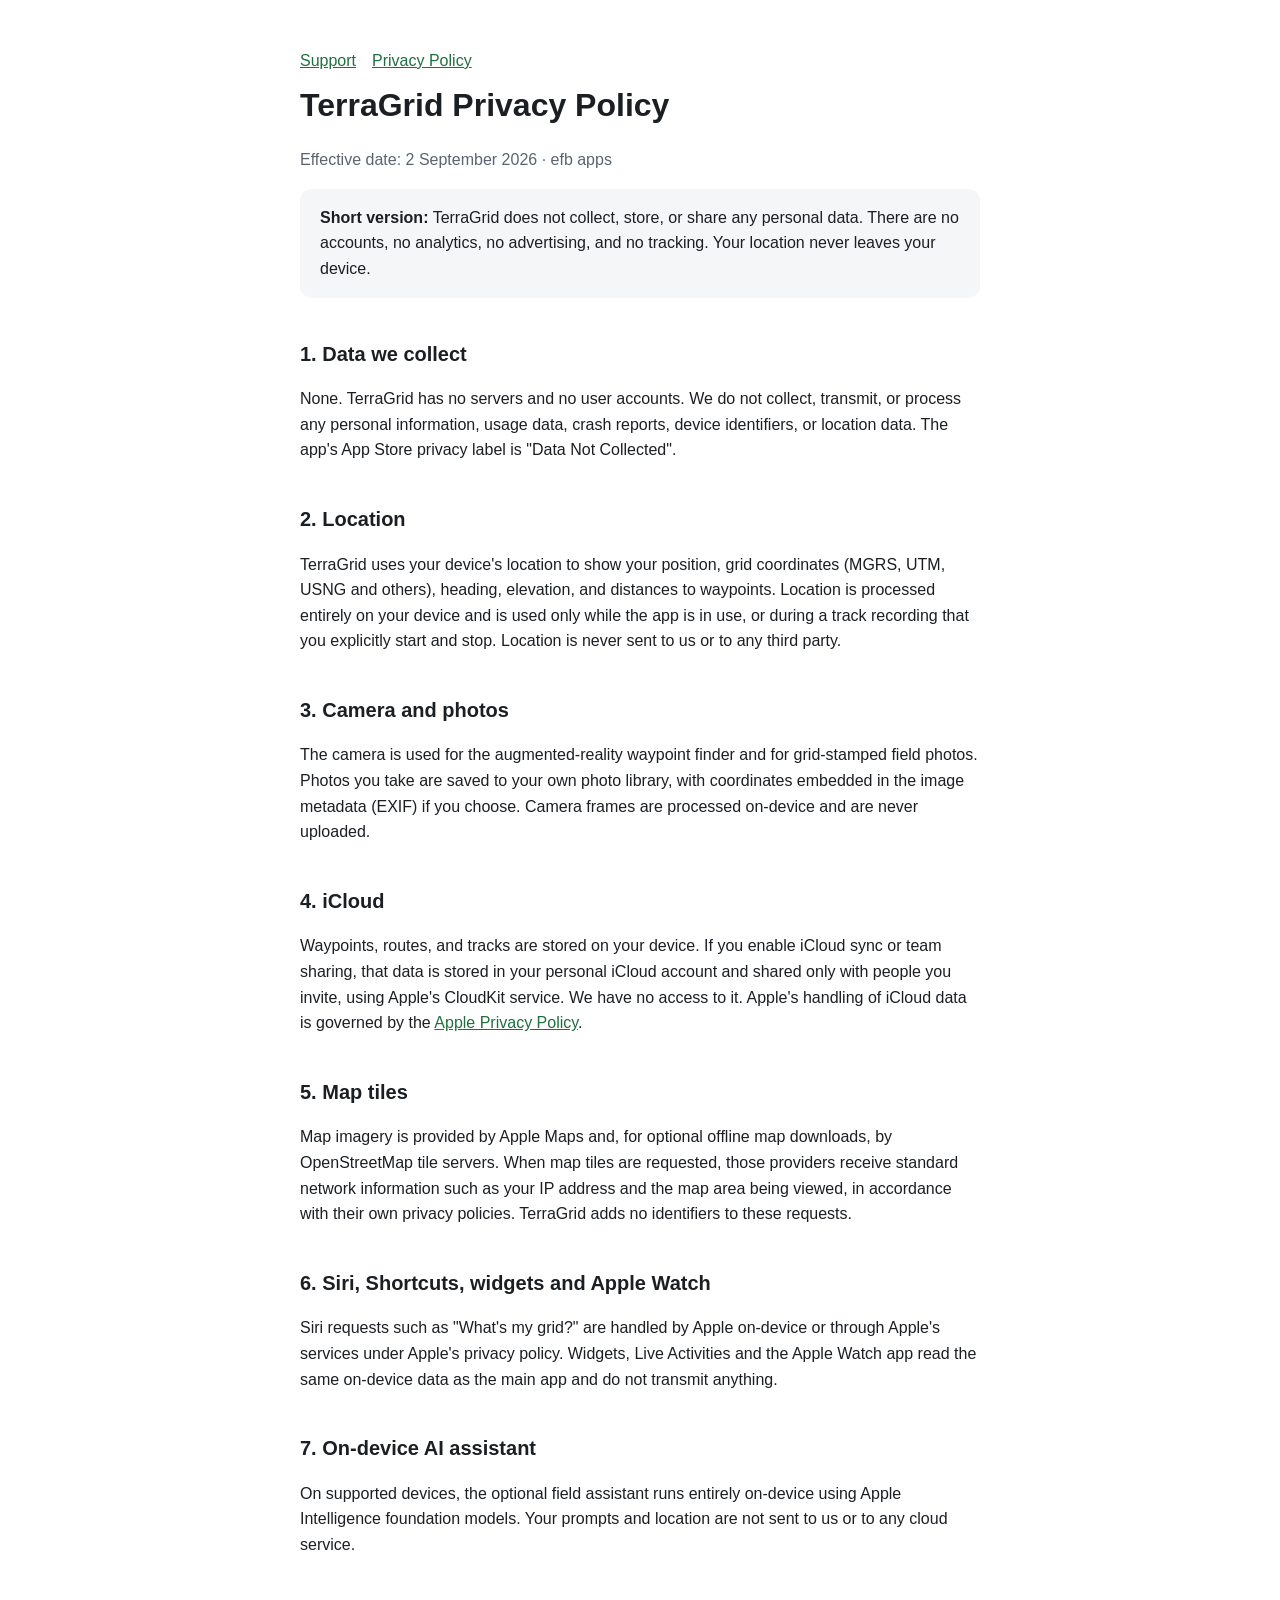
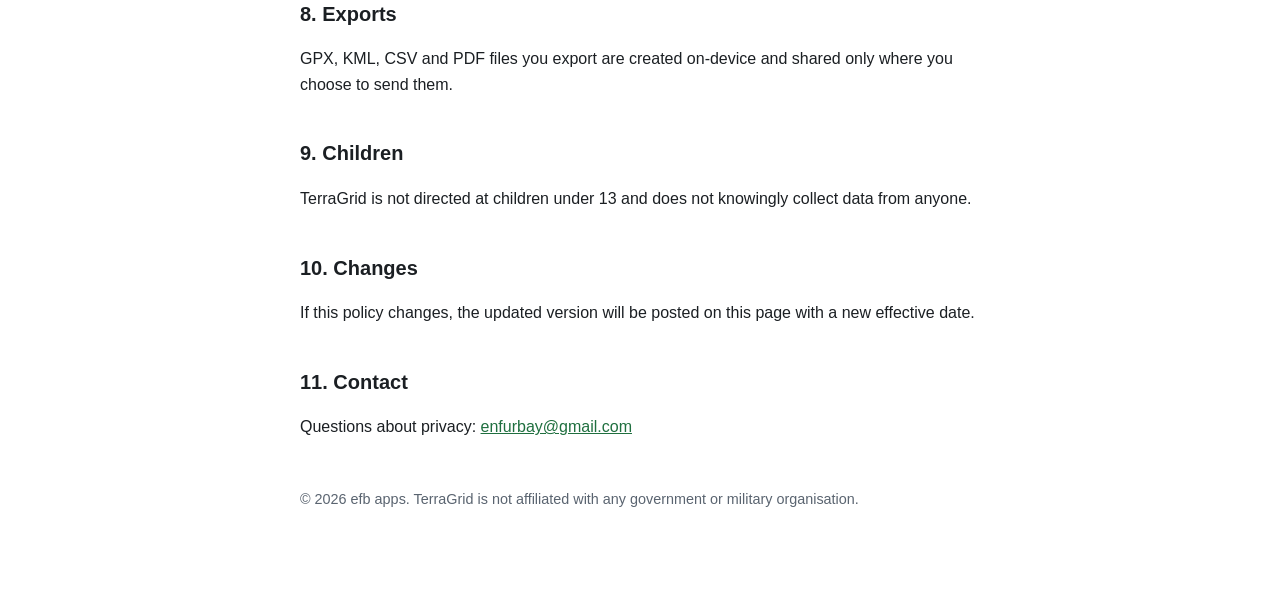
==== privacy.html @ 6a86d340 "TerraGrid support and privacy policy pages" ====
<!doctype html><html lang="en"><head><meta charset="utf-8"><meta name="viewport" content="width=device-width,initial-scale=1"><title>TerraGrid – Privacy Policy</title><link rel="stylesheet" href="style.css"></head><body><main>
<nav><a href="index.html">Support</a><a href="privacy.html">Privacy Policy</a></nav>
<h1>TerraGrid Privacy Policy</h1><p class="sub">Effective date: 2 September 2026 · efb apps</p>
<div class="card"><strong>Short version:</strong> TerraGrid does not collect, store, or share any personal data. There are no accounts, no analytics, no advertising, and no tracking. Your location never leaves your device.</div>
<h2>1. Data we collect</h2><p>None. TerraGrid has no servers and no user accounts. We do not collect, transmit, or process any personal information, usage data, crash reports, device identifiers, or location data. The app's App Store privacy label is "Data Not Collected".</p>
<h2>2. Location</h2><p>TerraGrid uses your device's location to show your position, grid coordinates (MGRS, UTM, USNG and others), heading, elevation, and distances to waypoints. Location is processed entirely on your device and is used only while the app is in use, or during a track recording that you explicitly start and stop. Location is never sent to us or to any third party.</p>
<h2>3. Camera and photos</h2><p>The camera is used for the augmented-reality waypoint finder and for grid-stamped field photos. Photos you take are saved to your own photo library, with coordinates embedded in the image metadata (EXIF) if you choose. Camera frames are processed on-device and are never uploaded.</p>
<h2>4. iCloud</h2><p>Waypoints, routes, and tracks are stored on your device. If you enable iCloud sync or team sharing, that data is stored in your personal iCloud account and shared only with people you invite, using Apple's CloudKit service. We have no access to it. Apple's handling of iCloud data is governed by the <a href="https://www.apple.com/legal/privacy/">Apple Privacy Policy</a>.</p>
<h2>5. Map tiles</h2><p>Map imagery is provided by Apple Maps and, for optional offline map downloads, by OpenStreetMap tile servers. When map tiles are requested, those providers receive standard network information such as your IP address and the map area being viewed, in accordance with their own privacy policies. TerraGrid adds no identifiers to these requests.</p>
<h2>6. Siri, Shortcuts, widgets and Apple Watch</h2><p>Siri requests such as "What's my grid?" are handled by Apple on-device or through Apple's services under Apple's privacy policy. Widgets, Live Activities and the Apple Watch app read the same on-device data as the main app and do not transmit anything.</p>
<h2>7. On-device AI assistant</h2><p>On supported devices, the optional field assistant runs entirely on-device using Apple Intelligence foundation models. Your prompts and location are not sent to us or to any cloud service.</p>
<h2>8. Exports</h2><p>GPX, KML, CSV and PDF files you export are created on-device and shared only where you choose to send them.</p>
<h2>9. Children</h2><p>TerraGrid is not directed at children under 13 and does not knowingly collect data from anyone.</p>
<h2>10. Changes</h2><p>If this policy changes, the updated version will be posted on this page with a new effective date.</p>
<h2>11. Contact</h2><p>Questions about privacy: <a href="mailto:enfurbay@gmail.com">enfurbay@gmail.com</a></p>
<footer>© 2026 efb apps. TerraGrid is not affiliated with any government or military organisation.</footer>
</main></body></html>
---- style.css ----
:root{color-scheme:light dark;--bg:#fff;--fg:#1b1f23;--mut:#5a6470;--acc:#1f6f3f;--card:#f4f6f8}
@media(prefers-color-scheme:dark){:root{--bg:#0f1214;--fg:#e8ebee;--mut:#9aa4ae;--acc:#3ddc84;--card:#181c20}}
*{box-sizing:border-box}body{margin:0;background:var(--bg);color:var(--fg);font:16px/1.6 -apple-system,BlinkMacSystemFont,"Segoe UI",Roboto,sans-serif}
main{max-width:720px;margin:0 auto;padding:48px 20px 80px}h1{font-size:2rem;margin:.2em 0}h2{margin-top:2em;font-size:1.25rem}
.sub{color:var(--mut)}a{color:var(--acc)}nav a{margin-right:16px}.card{background:var(--card);border-radius:12px;padding:16px 20px;margin:16px 0}
footer{color:var(--mut);font-size:.9rem;margin-top:48px}code{background:var(--card);padding:2px 6px;border-radius:6px}
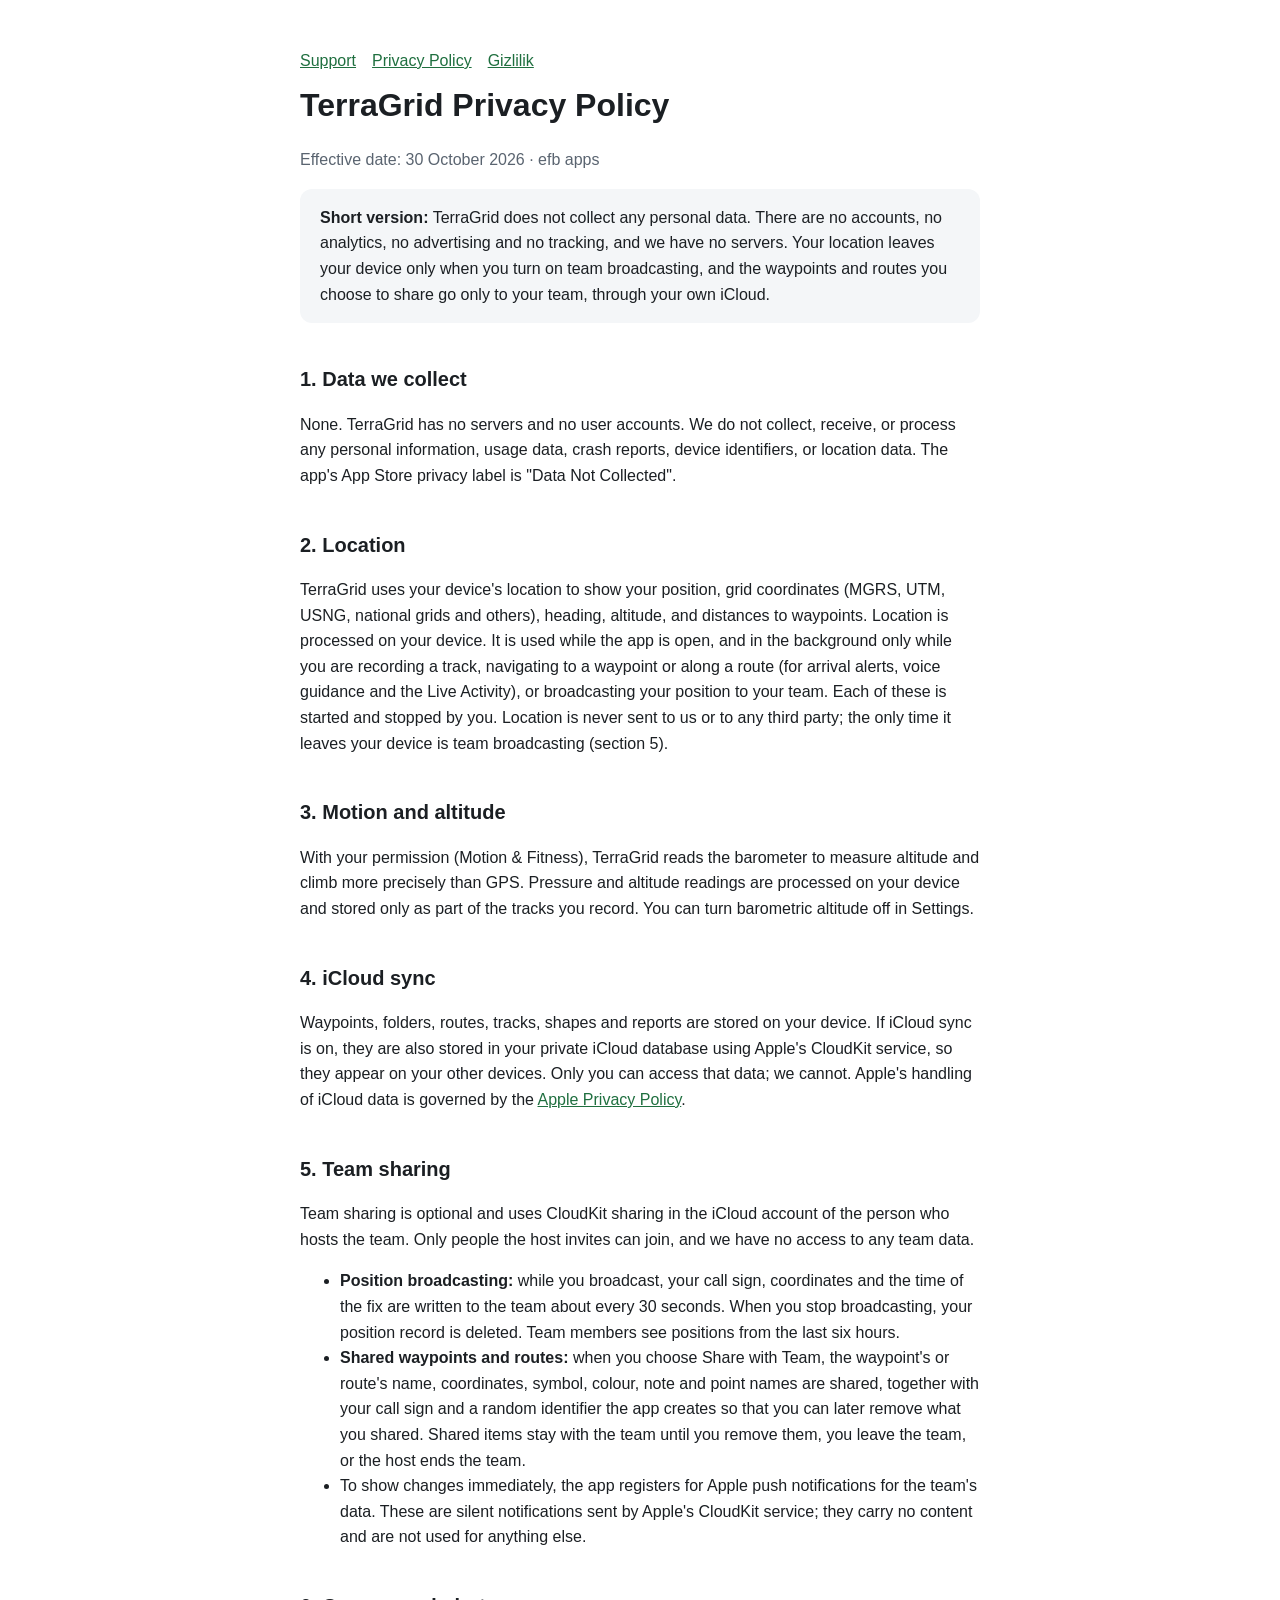
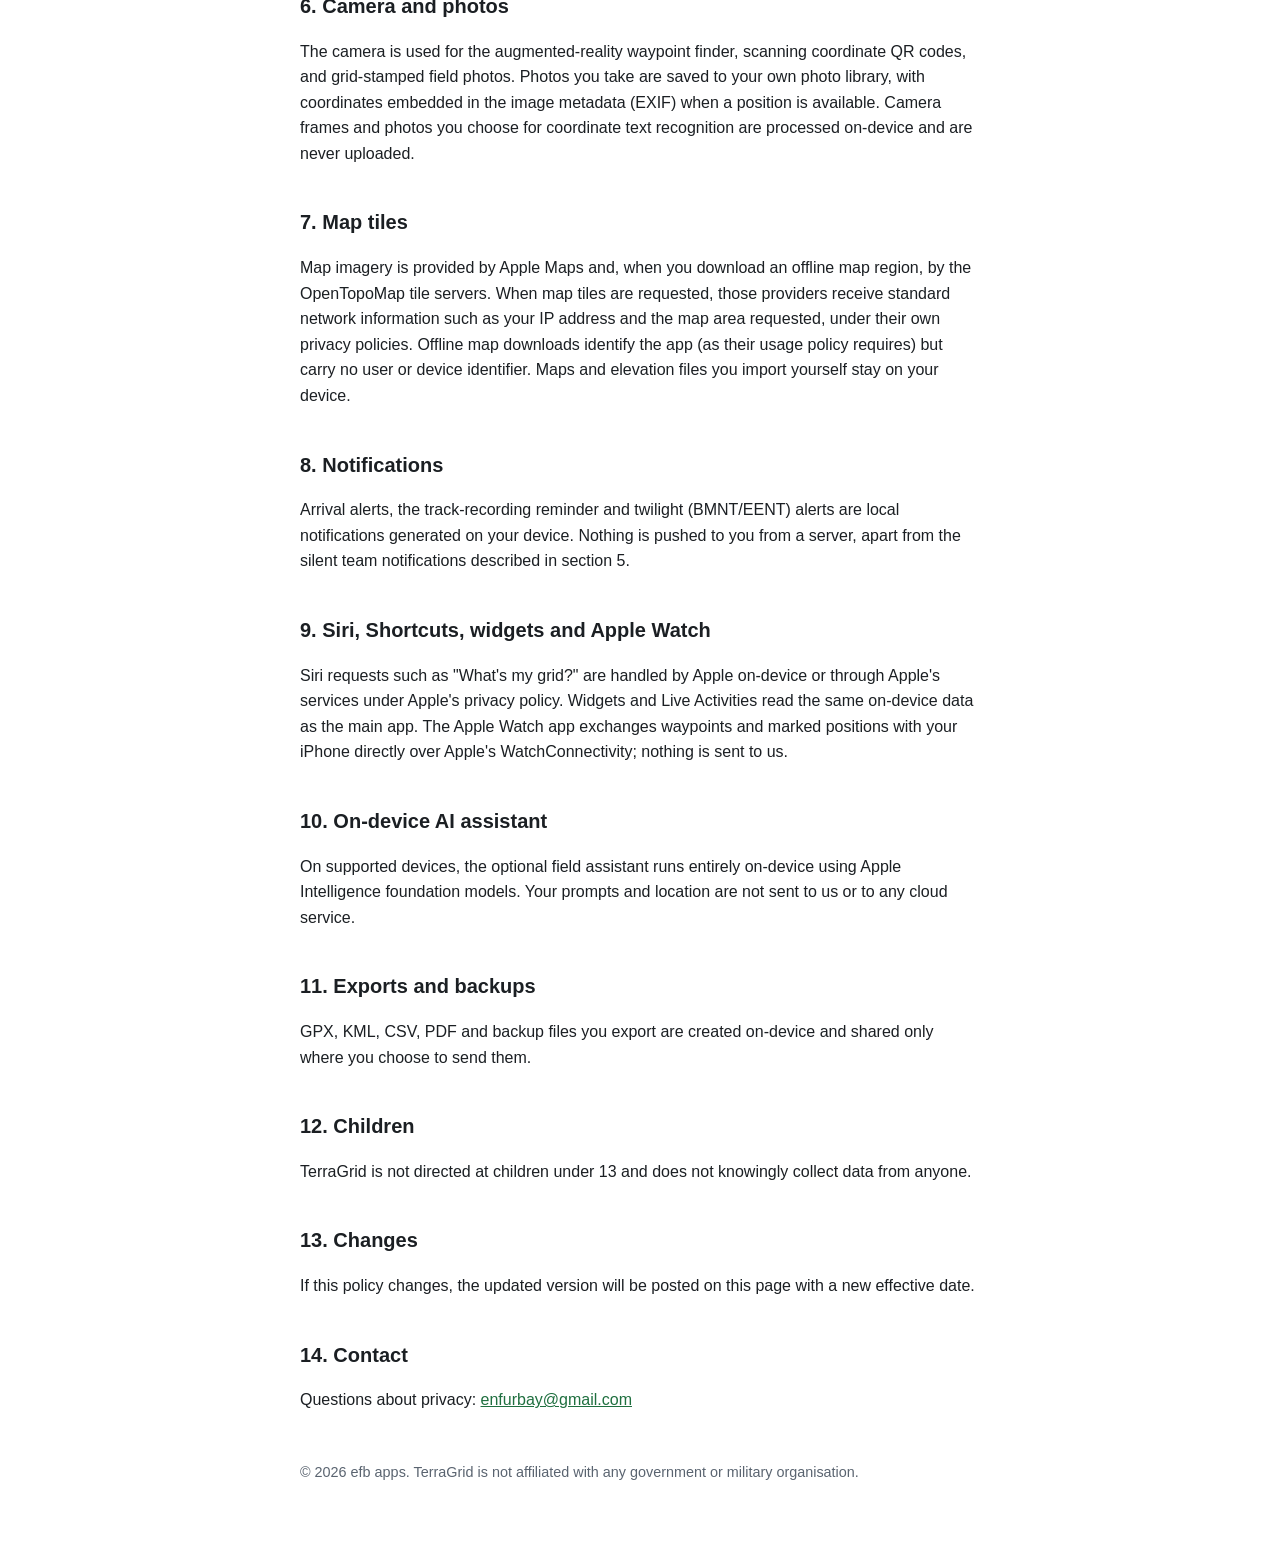
==== commit cd950dbf: "Privacy policy: team sharing of positions, waypoints and routes, background location, barometer, not" ====
--- a/privacy.html
+++ b/privacy.html
@@ -1,17 +1,23 @@
 <!doctype html><html lang="en"><head><meta charset="utf-8"><meta name="viewport" content="width=device-width,initial-scale=1"><title>TerraGrid – Privacy Policy</title><link rel="stylesheet" href="style.css"></head><body><main>
-<nav><a href="index.html">Support</a><a href="privacy.html">Privacy Policy</a></nav>
-<h1>TerraGrid Privacy Policy</h1><p class="sub">Effective date: 2 September 2026 · efb apps</p>
-<div class="card"><strong>Short version:</strong> TerraGrid does not collect, store, or share any personal data. There are no accounts, no analytics, no advertising, and no tracking. Your location never leaves your device.</div>
-<h2>1. Data we collect</h2><p>None. TerraGrid has no servers and no user accounts. We do not collect, transmit, or process any personal information, usage data, crash reports, device identifiers, or location data. The app's App Store privacy label is "Data Not Collected".</p>
-<h2>2. Location</h2><p>TerraGrid uses your device's location to show your position, grid coordinates (MGRS, UTM, USNG and others), heading, elevation, and distances to waypoints. Location is processed entirely on your device and is used only while the app is in use, or during a track recording that you explicitly start and stop. Location is never sent to us or to any third party.</p>
-<h2>3. Camera and photos</h2><p>The camera is used for the augmented-reality waypoint finder and for grid-stamped field photos. Photos you take are saved to your own photo library, with coordinates embedded in the image metadata (EXIF) if you choose. Camera frames are processed on-device and are never uploaded.</p>
-<h2>4. iCloud</h2><p>Waypoints, routes, and tracks are stored on your device. If you enable iCloud sync or team sharing, that data is stored in your personal iCloud account and shared only with people you invite, using Apple's CloudKit service. We have no access to it. Apple's handling of iCloud data is governed by the <a href="https://www.apple.com/legal/privacy/">Apple Privacy Policy</a>.</p>
-<h2>5. Map tiles</h2><p>Map imagery is provided by Apple Maps and, for optional offline map downloads, by OpenStreetMap tile servers. When map tiles are requested, those providers receive standard network information such as your IP address and the map area being viewed, in accordance with their own privacy policies. TerraGrid adds no identifiers to these requests.</p>
-<h2>6. Siri, Shortcuts, widgets and Apple Watch</h2><p>Siri requests such as "What's my grid?" are handled by Apple on-device or through Apple's services under Apple's privacy policy. Widgets, Live Activities and the Apple Watch app read the same on-device data as the main app and do not transmit anything.</p>
-<h2>7. On-device AI assistant</h2><p>On supported devices, the optional field assistant runs entirely on-device using Apple Intelligence foundation models. Your prompts and location are not sent to us or to any cloud service.</p>
-<h2>8. Exports</h2><p>GPX, KML, CSV and PDF files you export are created on-device and shared only where you choose to send them.</p>
-<h2>9. Children</h2><p>TerraGrid is not directed at children under 13 and does not knowingly collect data from anyone.</p>
-<h2>10. Changes</h2><p>If this policy changes, the updated version will be posted on this page with a new effective date.</p>
-<h2>11. Contact</h2><p>Questions about privacy: <a href="mailto:enfurbay@gmail.com">enfurbay@gmail.com</a></p>
+<nav><a href="index.html">Support</a><a href="privacy.html">Privacy Policy</a><a href="gizlilik.html">Gizlilik</a></nav>
+<h1>TerraGrid Privacy Policy</h1><p class="sub">Effective date: 30 October 2026 · efb apps</p>
+<div class="card"><strong>Short version:</strong> TerraGrid does not collect any personal data. There are no accounts, no analytics, no advertising and no tracking, and we have no servers. Your location leaves your device only when you turn on team broadcasting, and the waypoints and routes you choose to share go only to your team, through your own iCloud.</div>
+<h2>1. Data we collect</h2><p>None. TerraGrid has no servers and no user accounts. We do not collect, receive, or process any personal information, usage data, crash reports, device identifiers, or location data. The app's App Store privacy label is "Data Not Collected".</p>
+<h2>2. Location</h2><p>TerraGrid uses your device's location to show your position, grid coordinates (MGRS, UTM, USNG, national grids and others), heading, altitude, and distances to waypoints. Location is processed on your device. It is used while the app is open, and in the background only while you are recording a track, navigating to a waypoint or along a route (for arrival alerts, voice guidance and the Live Activity), or broadcasting your position to your team. Each of these is started and stopped by you. Location is never sent to us or to any third party; the only time it leaves your device is team broadcasting (section 5).</p>
+<h2>3. Motion and altitude</h2><p>With your permission (Motion &amp; Fitness), TerraGrid reads the barometer to measure altitude and climb more precisely than GPS. Pressure and altitude readings are processed on your device and stored only as part of the tracks you record. You can turn barometric altitude off in Settings.</p>
+<h2>4. iCloud sync</h2><p>Waypoints, folders, routes, tracks, shapes and reports are stored on your device. If iCloud sync is on, they are also stored in your private iCloud database using Apple's CloudKit service, so they appear on your other devices. Only you can access that data; we cannot. Apple's handling of iCloud data is governed by the <a href="https://www.apple.com/legal/privacy/">Apple Privacy Policy</a>.</p>
+<h2>5. Team sharing</h2><p>Team sharing is optional and uses CloudKit sharing in the iCloud account of the person who hosts the team. Only people the host invites can join, and we have no access to any team data.</p><ul>
+<li><strong>Position broadcasting:</strong> while you broadcast, your call sign, coordinates and the time of the fix are written to the team about every 30 seconds. When you stop broadcasting, your position record is deleted. Team members see positions from the last six hours.</li>
+<li><strong>Shared waypoints and routes:</strong> when you choose Share with Team, the waypoint's or route's name, coordinates, symbol, colour, note and point names are shared, together with your call sign and a random identifier the app creates so that you can later remove what you shared. Shared items stay with the team until you remove them, you leave the team, or the host ends the team.</li>
+<li>To show changes immediately, the app registers for Apple push notifications for the team's data. These are silent notifications sent by Apple's CloudKit service; they carry no content and are not used for anything else.</li></ul>
+<h2>6. Camera and photos</h2><p>The camera is used for the augmented-reality waypoint finder, scanning coordinate QR codes, and grid-stamped field photos. Photos you take are saved to your own photo library, with coordinates embedded in the image metadata (EXIF) when a position is available. Camera frames and photos you choose for coordinate text recognition are processed on-device and are never uploaded.</p>
+<h2>7. Map tiles</h2><p>Map imagery is provided by Apple Maps and, when you download an offline map region, by the OpenTopoMap tile servers. When map tiles are requested, those providers receive standard network information such as your IP address and the map area requested, under their own privacy policies. Offline map downloads identify the app (as their usage policy requires) but carry no user or device identifier. Maps and elevation files you import yourself stay on your device.</p>
+<h2>8. Notifications</h2><p>Arrival alerts, the track-recording reminder and twilight (BMNT/EENT) alerts are local notifications generated on your device. Nothing is pushed to you from a server, apart from the silent team notifications described in section 5.</p>
+<h2>9. Siri, Shortcuts, widgets and Apple Watch</h2><p>Siri requests such as "What's my grid?" are handled by Apple on-device or through Apple's services under Apple's privacy policy. Widgets and Live Activities read the same on-device data as the main app. The Apple Watch app exchanges waypoints and marked positions with your iPhone directly over Apple's WatchConnectivity; nothing is sent to us.</p>
+<h2>10. On-device AI assistant</h2><p>On supported devices, the optional field assistant runs entirely on-device using Apple Intelligence foundation models. Your prompts and location are not sent to us or to any cloud service.</p>
+<h2>11. Exports and backups</h2><p>GPX, KML, CSV, PDF and backup files you export are created on-device and shared only where you choose to send them.</p>
+<h2>12. Children</h2><p>TerraGrid is not directed at children under 13 and does not knowingly collect data from anyone.</p>
+<h2>13. Changes</h2><p>If this policy changes, the updated version will be posted on this page with a new effective date.</p>
+<h2>14. Contact</h2><p>Questions about privacy: <a href="mailto:enfurbay@gmail.com">enfurbay@gmail.com</a></p>
 <footer>© 2026 efb apps. TerraGrid is not affiliated with any government or military organisation.</footer>
 </main></body></html>
